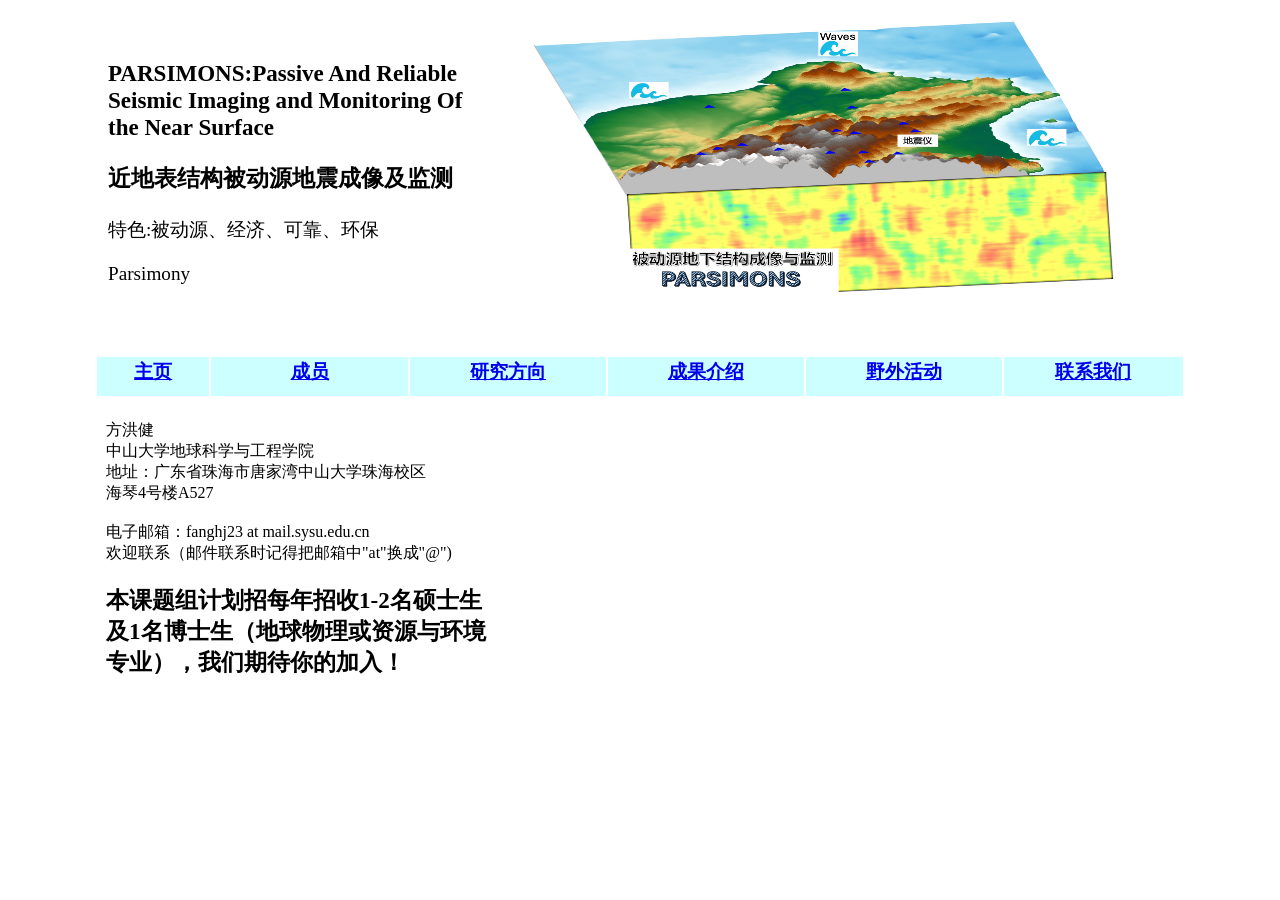
==== contact.html @ 7496d157 "revise contact" ====
<!DOCTYPE html PUBLIC "-//W3C//DTD HTML 4.01//EN" "http://www.w3.org/TR/html4/strict.dtd">
<html><head>



<meta content="text/html; charset=utf-8" http-equiv="content-type">
<title>PARSIMONS:Passive And Reliable Seismic Imaging and Monitoring Of the Near Surface</title><link rel="stylesheet" href="teststyle.css" type="text/css"></head><body>
<table style="text-align: left; height: 149px; margin-left: auto; width: 1045px; margin-right: auto;" border="0" cellpadding="2" cellspacing="2">
  <tbody>
    <tr>
      <td style="vertical-align: top; width: 361px;"><big><big><span style="font-weight: bold;"><br></span></big></big>

      <h4 style="width: 390px;"><big><big><span style="font-weight: bold;">
PARSIMONS:Passive And Reliable Seismic Imaging and Monitoring Of the Near Surface </span></big></big></h4>
      <h4 style="width: 390px;"><big><big><span style="font-weight: bold;">
近地表结构被动源地震成像及监测 </span></big></big></h4>

      <big><big><span style="font-weight: bold;">
      
      </span></big></big>
      <p><big><big><small>特色:被动源、经济、可靠、环保</small></big></big></p>
      <p><big><big>
      <small>Parsimony</small><span style="font-weight: bold;"></span></big></big></p>

      <p><big><big><span style="font-weight: bold;">
      </span></big></big></p>
      </td>

      <td style="vertical-align: top; width: 670px;"><img style="width: 668px; height: 317px;" alt="background" src="head.png"><br>
      </td>
    </tr>
  </tbody>
</table>
<div style="text-align: center;">
      <br>
</div>


<table style="text-align: left; width: 1090px; margin-left: auto; margin-right: auto; height: 43px;" border="0" cellpadding="2" cellspacing="2">
  <tbody>
    <tr>
      <td style="vertical-align: top; text-align: center; width: 99px; background-color: rgb(204, 255, 255);"><a href="index.html"><big><span style="font-weight: bold;">主页</span></big></a><br>
      </td>

      <td style="vertical-align: top; width: 176px; text-align: center; background-color: rgb(204, 255, 255);"><a href="members.html"><big><span style="font-weight: bold;">成员</span></big></a><br>
      </td>

      <td style="vertical-align: top; width: 176px; text-align: center; background-color: rgb(204, 255, 255);"><a href="research.html"><big><span style="font-weight: bold;">研究方向</span></big></a><br>
      </td>

      <td style="vertical-align: top; width: 175px; text-align: center; background-color: rgb(204, 255, 255);"><a href="publications.html"><big><span style="font-weight: bold;">成果介绍</span></big></a><br>
      </td>

      <td style="vertical-align: top; width: 176px; text-align: center; background-color: rgb(204, 255, 255);"><a href="fieldtrips.html"><big><span style="font-weight: bold;">野外活动</span></big></a><br>
      </td>

      <td style="vertical-align: top; width: 160px; text-align: center; background-color: rgb(204, 255, 255);"><a href="contact.html"><big><span style="font-weight: bold;">联系我们</span></big></a><br>
      </td>
    </tr>
  </tbody>
</table>
<div style="text-align: center;">
<br>
</div>
<table style="text-align: left; height: 226px; margin-left: auto; width: 1076px; margin-right: auto;" border="0" cellpadding="2" cellspacing="2">
<tbody><tr><td style="vertical-align: top; width: 517px;">

方洪健<br>
中山大学地球科学与工程学院<br>
地址：广东省珠海市唐家湾中山大学珠海校区<br>
海琴4号楼A527<br>
      <br>
电子邮箱：fanghj23 at mail.sysu.edu.cn<br>
欢迎联系（邮件联系时记得把邮箱中"at"换成"@")
      <br>

<h4 style="width: 390px;"><big><big><span style="font-weight: bold;">
本课题组计划招每年招收1-2名硕士生及1名博士生（地球物理或资源与环境专业），我们期待你的加入！</span></big></big></h4>
</td>
</tr>
</tbody>
</table>
<div style="text-align: center;">
<br>

</div>
</body></html>
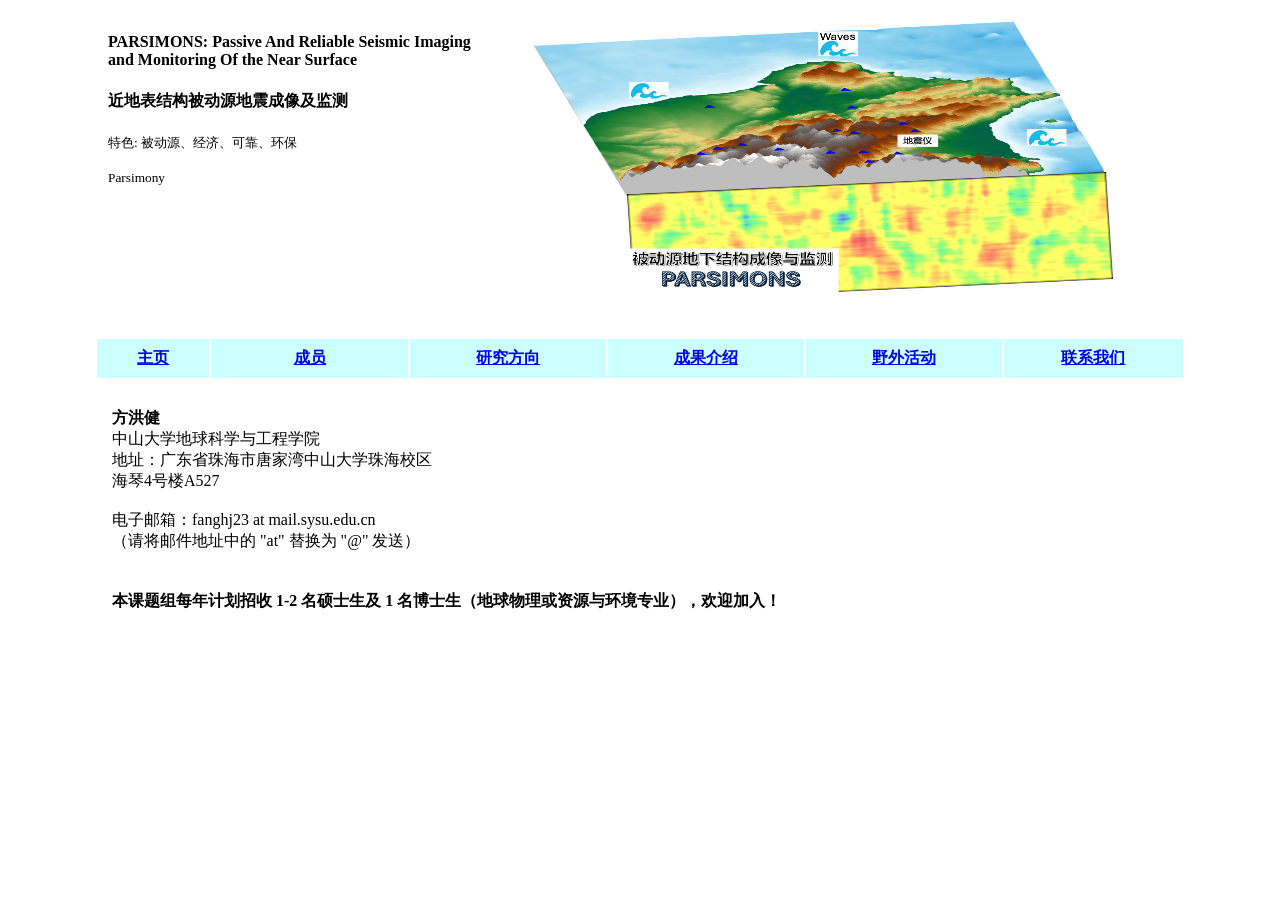
==== commit aa259ddb: "revise other files" ====
--- a/contact.html
+++ b/contact.html
@@ -1,87 +1,63 @@
-<!DOCTYPE html PUBLIC "-//W3C//DTD HTML 4.01//EN" "http://www.w3.org/TR/html4/strict.dtd">
-<html><head>
-
-
-
-<meta content="text/html; charset=utf-8" http-equiv="content-type">
-<title>PARSIMONS:Passive And Reliable Seismic Imaging and Monitoring Of the Near Surface</title><link rel="stylesheet" href="teststyle.css" type="text/css"></head><body>
-<table style="text-align: left; height: 149px; margin-left: auto; width: 1045px; margin-right: auto;" border="0" cellpadding="2" cellspacing="2">
-  <tbody>
-    <tr>
-      <td style="vertical-align: top; width: 361px;"><big><big><span style="font-weight: bold;"><br></span></big></big>
-
-      <h4 style="width: 390px;"><big><big><span style="font-weight: bold;">
-PARSIMONS:Passive And Reliable Seismic Imaging and Monitoring Of the Near Surface </span></big></big></h4>
-      <h4 style="width: 390px;"><big><big><span style="font-weight: bold;">
-近地表结构被动源地震成像及监测 </span></big></big></h4>
-
-      <big><big><span style="font-weight: bold;">
-      
-      </span></big></big>
-      <p><big><big><small>特色:被动源、经济、可靠、环保</small></big></big></p>
-      <p><big><big>
-      <small>Parsimony</small><span style="font-weight: bold;"></span></big></big></p>
-
-      <p><big><big><span style="font-weight: bold;">
-      </span></big></big></p>
-      </td>
-
-      <td style="vertical-align: top; width: 670px;"><img style="width: 668px; height: 317px;" alt="background" src="head.png"><br>
-      </td>
-    </tr>
-  </tbody>
-</table>
-<div style="text-align: center;">
-      <br>
-</div>
-
-
-<table style="text-align: left; width: 1090px; margin-left: auto; margin-right: auto; height: 43px;" border="0" cellpadding="2" cellspacing="2">
-  <tbody>
-    <tr>
-      <td style="vertical-align: top; text-align: center; width: 99px; background-color: rgb(204, 255, 255);"><a href="index.html"><big><span style="font-weight: bold;">主页</span></big></a><br>
-      </td>
-
-      <td style="vertical-align: top; width: 176px; text-align: center; background-color: rgb(204, 255, 255);"><a href="members.html"><big><span style="font-weight: bold;">成员</span></big></a><br>
-      </td>
-
-      <td style="vertical-align: top; width: 176px; text-align: center; background-color: rgb(204, 255, 255);"><a href="research.html"><big><span style="font-weight: bold;">研究方向</span></big></a><br>
-      </td>
-
-      <td style="vertical-align: top; width: 175px; text-align: center; background-color: rgb(204, 255, 255);"><a href="publications.html"><big><span style="font-weight: bold;">成果介绍</span></big></a><br>
-      </td>
-
-      <td style="vertical-align: top; width: 176px; text-align: center; background-color: rgb(204, 255, 255);"><a href="fieldtrips.html"><big><span style="font-weight: bold;">野外活动</span></big></a><br>
-      </td>
-
-      <td style="vertical-align: top; width: 160px; text-align: center; background-color: rgb(204, 255, 255);"><a href="contact.html"><big><span style="font-weight: bold;">联系我们</span></big></a><br>
-      </td>
-    </tr>
-  </tbody>
-</table>
-<div style="text-align: center;">
-<br>
-</div>
-<table style="text-align: left; height: 226px; margin-left: auto; width: 1076px; margin-right: auto;" border="0" cellpadding="2" cellspacing="2">
-<tbody><tr><td style="vertical-align: top; width: 517px;">
-
-方洪健<br>
-中山大学地球科学与工程学院<br>
-地址：广东省珠海市唐家湾中山大学珠海校区<br>
-海琴4号楼A527<br>
-      <br>
-电子邮箱：fanghj23 at mail.sysu.edu.cn<br>
-欢迎联系（邮件联系时记得把邮箱中"at"换成"@")
-      <br>
-
-<h4 style="width: 390px;"><big><big><span style="font-weight: bold;">
-本课题组计划招每年招收1-2名硕士生及1名博士生（地球物理或资源与环境专业），我们期待你的加入！</span></big></big></h4>
-</td>
-</tr>
-</tbody>
-</table>
-<div style="text-align: center;">
-<br>
-
-</div>
-</body></html>
+<!DOCTYPE html PUBLIC "-//W3C//DTD HTML 4.01//EN" "http://www.w3.org/TR/html4/strict.dtd">
+<html>
+<head>
+<meta content="text/html; charset=utf-8" http-equiv="content-type">
+<title>PARSIMONS: Passive And Reliable Seismic Imaging and Monitoring Of the Near Surface</title>
+<link rel="stylesheet" href="teststyle.css" type="text/css">
+</head>
+<body>
+
+<!-- Header -->
+<table style="text-align: left; height: 149px; margin: auto; width: 1045px;" border="0" cellpadding="2" cellspacing="2">
+  <tbody>
+    <tr>
+      <td style="vertical-align: top; width: 361px;">
+        <h4 style="width: 390px;"><b>PARSIMONS: Passive And Reliable Seismic Imaging and Monitoring Of the Near Surface</b></h4>
+        <h4 style="width: 390px;"><b>近地表结构被动源地震成像及监测</b></h4>
+        <p><small>特色: 被动源、经济、可靠、环保</small></p>
+        <p><small>Parsimony</small></p>
+      </td>
+      <td style="vertical-align: top; width: 670px;">
+        <img style="width: 668px; height: 317px;" alt="background" src="head.png"><br>
+      </td>
+    </tr>
+  </tbody>
+</table>
+
+<!-- Navigation bar -->
+<table style="text-align: left; width: 1090px; margin: auto; height: 43px;" border="0" cellpadding="2" cellspacing="2">
+  <tbody>
+    <tr>
+      <td style="text-align: center; width: 99px; background-color: #ccffff;"><a href="index.html"><b>主页</b></a></td>
+      <td style="text-align: center; width: 176px; background-color: #ccffff;"><a href="members.html"><b>成员</b></a></td>
+      <td style="text-align: center; width: 176px; background-color: #ccffff;"><a href="research.html"><b>研究方向</b></a></td>
+      <td style="text-align: center; width: 175px; background-color: #ccffff;"><a href="publications.html"><b>成果介绍</b></a></td>
+      <td style="text-align: center; width: 176px; background-color: #ccffff;"><a href="fieldtrips.html"><b>野外活动</b></a></td>
+      <td style="text-align: center; width: 160px; background-color: #ccffff;"><a href="contact.html"><b>联系我们</b></a></td>
+    </tr>
+  </tbody>
+</table>
+
+<div style="text-align: center;"><br></div>
+
+<!-- Contact content -->
+<table style="text-align: left; width: 1076px; margin: auto;" border="0" cellpadding="5" cellspacing="5">
+<tbody>
+<tr>
+  <td style="vertical-align: top; width: 550px;">
+    <b>方洪健</b><br>
+    中山大学地球科学与工程学院<br>
+    地址：广东省珠海市唐家湾中山大学珠海校区<br>
+    海琴4号楼A527<br><br>
+    电子邮箱：fanghj23 at mail.sysu.edu.cn<br>
+    （请将邮件地址中的 "at" 替换为 "@" 发送）<br><br>
+
+    <h4><b>本课题组每年计划招收 1-2 名硕士生及 1 名博士生（地球物理或资源与环境专业），欢迎加入！</b></h4>
+  </td>
+</tr>
+</tbody>
+</table>
+
+<div style="text-align: center;"><br></div>
+</body>
+</html>
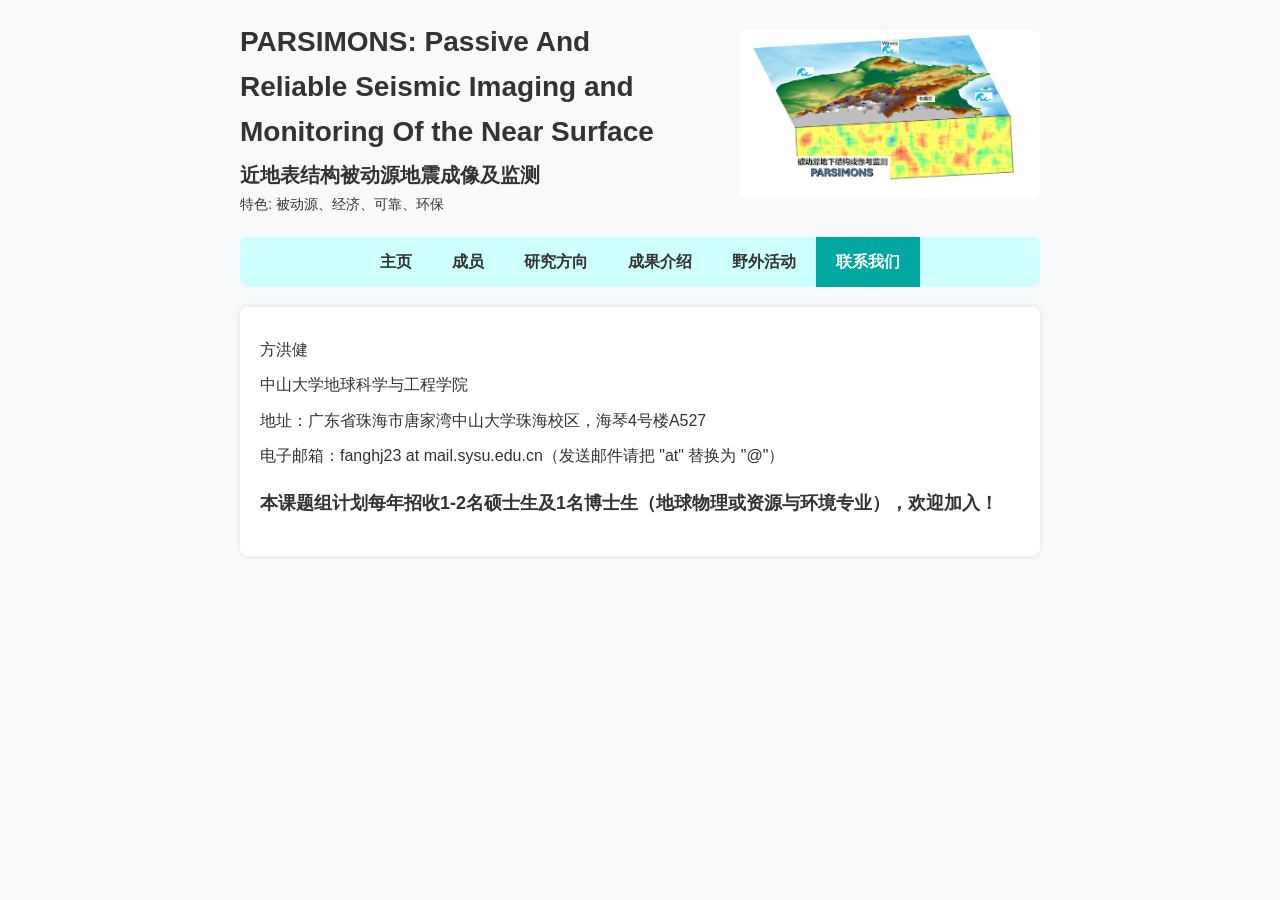
==== commit d378865b: "revise others again" ====
--- a/contact.html
+++ b/contact.html
@@ -1,63 +1,64 @@
-<!DOCTYPE html PUBLIC "-//W3C//DTD HTML 4.01//EN" "http://www.w3.org/TR/html4/strict.dtd">
-<html>
+<!DOCTYPE html>
+<html lang="zh-CN">
 <head>
-<meta content="text/html; charset=utf-8" http-equiv="content-type">
-<title>PARSIMONS: Passive And Reliable Seismic Imaging and Monitoring Of the Near Surface</title>
-<link rel="stylesheet" href="teststyle.css" type="text/css">
+<meta charset="UTF-8">
+<title>PARSIMONS: 联系我们</title>
+<style>
+body { font-family: "Helvetica Neue", Arial, "PingFang SC", "Microsoft YaHei", sans-serif; line-height:1.6; margin:0; padding:0; background:#f8f9fa; color:#333; }
+.container { max-width:800px; margin:0 auto; padding:20px; }
+.header { display:flex; flex-wrap:wrap; align-items:center; margin-bottom:20px; gap:20px; }
+.header-text { flex:1 1 400px; }
+.header-text h1 { margin:0; font-size:28px; font-weight:bold; }
+.header-text h2 { margin:5px 0 0 0; font-size:20px; font-weight:bold; }
+.header-text small { font-size:14px; }
+.header-image { flex:1 1 300px; text-align:right; }
+.header-image img { width:100%; max-width:300px; height:auto; border-radius:8px; }
+
+nav { margin:20px 0; display:flex; justify-content:center; flex-wrap:wrap; background-color:#ccfffd; border-radius:8px; overflow:hidden; }
+nav a { text-decoration:none; color:#333; padding:12px 20px; display:block; font-weight:bold; transition:0.3s; }
+nav a:hover { background-color:#00c0b5; color:#fff; }
+nav a.active { background-color:#00a89f; color:#fff; }
+
+.contact-info { background:#fff; padding:20px; border-radius:8px; box-shadow:0 0 6px rgba(0,0,0,0.1); }
+.contact-info p { margin:10px 0; }
+.contact-info h3 { margin-top:20px; font-size:18px; }
+</style>
 </head>
 <body>
 
-<!-- Header -->
-<table style="text-align: left; height: 149px; margin: auto; width: 1045px;" border="0" cellpadding="2" cellspacing="2">
-  <tbody>
-    <tr>
-      <td style="vertical-align: top; width: 361px;">
-        <h4 style="width: 390px;"><b>PARSIMONS: Passive And Reliable Seismic Imaging and Monitoring Of the Near Surface</b></h4>
-        <h4 style="width: 390px;"><b>近地表结构被动源地震成像及监测</b></h4>
-        <p><small>特色: 被动源、经济、可靠、环保</small></p>
-        <p><small>Parsimony</small></p>
-      </td>
-      <td style="vertical-align: top; width: 670px;">
-        <img style="width: 668px; height: 317px;" alt="background" src="head.png"><br>
-      </td>
-    </tr>
-  </tbody>
-</table>
+<div class="container">
 
-<!-- Navigation bar -->
-<table style="text-align: left; width: 1090px; margin: auto; height: 43px;" border="0" cellpadding="2" cellspacing="2">
-  <tbody>
-    <tr>
-      <td style="text-align: center; width: 99px; background-color: #ccffff;"><a href="index.html"><b>主页</b></a></td>
-      <td style="text-align: center; width: 176px; background-color: #ccffff;"><a href="members.html"><b>成员</b></a></td>
-      <td style="text-align: center; width: 176px; background-color: #ccffff;"><a href="research.html"><b>研究方向</b></a></td>
-      <td style="text-align: center; width: 175px; background-color: #ccffff;"><a href="publications.html"><b>成果介绍</b></a></td>
-      <td style="text-align: center; width: 176px; background-color: #ccffff;"><a href="fieldtrips.html"><b>野外活动</b></a></td>
-      <td style="text-align: center; width: 160px; background-color: #ccffff;"><a href="contact.html"><b>联系我们</b></a></td>
-    </tr>
-  </tbody>
-</table>
+    <!-- Header -->
+    <div class="header">
+        <div class="header-text">
+            <h1>PARSIMONS: Passive And Reliable Seismic Imaging and Monitoring Of the Near Surface</h1>
+            <h2>近地表结构被动源地震成像及监测</h2>
+            <small>特色: 被动源、经济、可靠、环保</small>
+        </div>
+        <div class="header-image">
+            <img src="head.png" alt="Banner">
+        </div>
+    </div>
 
-<div style="text-align: center;"><br></div>
+    <!-- Navigation -->
+    <nav>
+        <a href="index.html">主页</a>
+        <a href="members.html">成员</a>
+        <a href="research.html">研究方向</a>
+        <a href="publications.html">成果介绍</a>
+        <a href="fieldtrips.html">野外活动</a>
+        <a href="contact.html" class="active">联系我们</a>
+    </nav>
 
-<!-- Contact content -->
-<table style="text-align: left; width: 1076px; margin: auto;" border="0" cellpadding="5" cellspacing="5">
-<tbody>
-<tr>
-  <td style="vertical-align: top; width: 550px;">
-    <b>方洪健</b><br>
-    中山大学地球科学与工程学院<br>
-    地址：广东省珠海市唐家湾中山大学珠海校区<br>
-    海琴4号楼A527<br><br>
-    电子邮箱：fanghj23 at mail.sysu.edu.cn<br>
-    （请将邮件地址中的 "at" 替换为 "@" 发送）<br><br>
+    <!-- Contact Info -->
+    <div class="contact-info">
+        <p>方洪健</p>
+        <p>中山大学地球科学与工程学院</p>
+        <p>地址：广东省珠海市唐家湾中山大学珠海校区，海琴4号楼A527</p>
+        <p>电子邮箱：fanghj23 at mail.sysu.edu.cn（发送邮件请把 "at" 替换为 "@"）</p>
+        <h3>本课题组计划每年招收1-2名硕士生及1名博士生（地球物理或资源与环境专业），欢迎加入！</h3>
+    </div>
 
-    <h4><b>本课题组每年计划招收 1-2 名硕士生及 1 名博士生（地球物理或资源与环境专业），欢迎加入！</b></h4>
-  </td>
-</tr>
-</tbody>
-</table>
-
-<div style="text-align: center;"><br></div>
+</div>
 </body>
 </html>
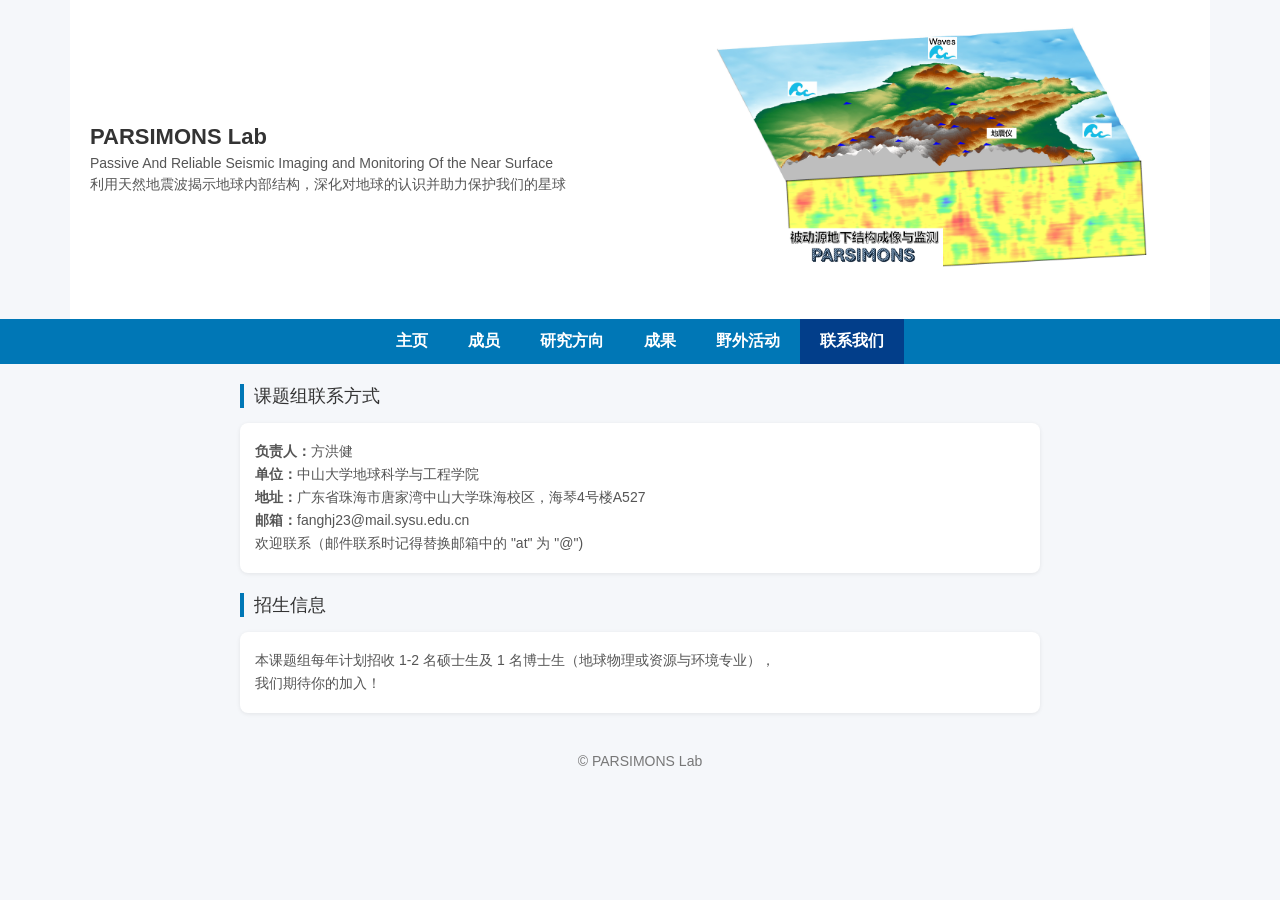
==== commit 6bd0eceb: "revise again" ====
--- a/contact.html
+++ b/contact.html
@@ -2,63 +2,139 @@
 <html lang="zh-CN">
 <head>
 <meta charset="UTF-8">
-<title>PARSIMONS: 联系我们</title>
+<meta name="viewport" content="width=device-width, initial-scale=1.0">
+<title>PARSIMONS Lab - 联系我们</title>
+
 <style>
-body { font-family: "Helvetica Neue", Arial, "PingFang SC", "Microsoft YaHei", sans-serif; line-height:1.6; margin:0; padding:0; background:#f8f9fa; color:#333; }
-.container { max-width:800px; margin:0 auto; padding:20px; }
-.header { display:flex; flex-wrap:wrap; align-items:center; margin-bottom:20px; gap:20px; }
-.header-text { flex:1 1 400px; }
-.header-text h1 { margin:0; font-size:28px; font-weight:bold; }
-.header-text h2 { margin:5px 0 0 0; font-size:20px; font-weight:bold; }
-.header-text small { font-size:14px; }
-.header-image { flex:1 1 300px; text-align:right; }
-.header-image img { width:100%; max-width:300px; height:auto; border-radius:8px; }
+body {
+    font-family: Arial, sans-serif;
+    margin: 0;
+    background-color: #f5f7fa;
+    color: #333;
+}
 
-nav { margin:20px 0; display:flex; justify-content:center; flex-wrap:wrap; background-color:#ccfffd; border-radius:8px; overflow:hidden; }
-nav a { text-decoration:none; color:#333; padding:12px 20px; display:block; font-weight:bold; transition:0.3s; }
-nav a:hover { background-color:#00c0b5; color:#fff; }
-nav a.active { background-color:#00a89f; color:#fff; }
+header {
+    display: flex;
+    justify-content: space-between;
+    align-items: center;
+    padding: 20px;
+    background: white;
+    max-width: 1100px;
+    margin: 0 auto;
+}
 
-.contact-info { background:#fff; padding:20px; border-radius:8px; box-shadow:0 0 6px rgba(0,0,0,0.1); }
-.contact-info p { margin:10px 0; }
-.contact-info h3 { margin-top:20px; font-size:18px; }
+header h1 {
+    font-size: 22px;
+    margin: 0;
+}
+
+header p {
+    margin: 5px 0 0 0;
+    font-size: 14px;
+    color: #555;
+}
+
+header img {
+    max-width: 45%;
+    height: auto;
+}
+
+nav {
+    display: flex;
+    justify-content: center;
+    background-color: #0077b6;
+}
+
+nav a {
+    color: white;
+    padding: 12px 20px;
+    text-decoration: none;
+    font-weight: bold;
+}
+
+nav a:hover,
+nav a.active {
+    background-color: #023e8a;
+}
+
+.container {
+    width: 95%;
+    max-width: 800px;
+    margin: 20px auto;
+}
+
+.section-title {
+    font-size: 18px;
+    margin-bottom: 15px;
+    border-left: 4px solid #0077b6;
+    padding-left: 10px;
+}
+
+.card {
+    background: white;
+    border-radius: 8px;
+    padding: 15px;
+    box-shadow: 0 1px 4px rgba(0,0,0,0.08);
+    margin-bottom: 20px;
+}
+
+.card p {
+    margin: 5px 0;
+    font-size: 14px;
+    color: #555;
+}
+
+.footer {
+    text-align: center;
+    padding: 20px;
+    font-size: 14px;
+    color: #777;
+}
 </style>
 </head>
+
 <body>
+
+<header>
+    <div>
+        <h1>PARSIMONS Lab</h1>
+        <p>Passive And Reliable Seismic Imaging and Monitoring Of the Near Surface</p>
+        <p>利用天然地震波揭示地球内部结构，深化对地球的认识并助力保护我们的星球</p>
+    </div>
+    <img src="head.png" alt="Lab banner">
+</header>
+
+<nav>
+    <a href="index.html">主页</a>
+    <a href="members.html">成员</a>
+    <a href="research.html">研究方向</a>
+    <a href="publications.html">成果</a>
+    <a href="fieldtrips.html">野外活动</a>
+    <a href="contact.html" class="active">联系我们</a>
+</nav>
 
 <div class="container">
 
-    <!-- Header -->
-    <div class="header">
-        <div class="header-text">
-            <h1>PARSIMONS: Passive And Reliable Seismic Imaging and Monitoring Of the Near Surface</h1>
-            <h2>近地表结构被动源地震成像及监测</h2>
-            <small>特色: 被动源、经济、可靠、环保</small>
-        </div>
-        <div class="header-image">
-            <img src="head.png" alt="Banner">
-        </div>
+    <div class="section-title">课题组联系方式</div>
+    <div class="card">
+        <p><strong>负责人：</strong>方洪健</p>
+        <p><strong>单位：</strong>中山大学地球科学与工程学院</p>
+        <p><strong>地址：</strong>广东省珠海市唐家湾中山大学珠海校区，海琴4号楼A527</p>
+        <p><strong>邮箱：</strong>fanghj23@mail.sysu.edu.cn</p>
+        <p>欢迎联系（邮件联系时记得替换邮箱中的 "at" 为 "@")</p>
     </div>
 
-    <!-- Navigation -->
-    <nav>
-        <a href="index.html">主页</a>
-        <a href="members.html">成员</a>
-        <a href="research.html">研究方向</a>
-        <a href="publications.html">成果介绍</a>
-        <a href="fieldtrips.html">野外活动</a>
-        <a href="contact.html" class="active">联系我们</a>
-    </nav>
-
-    <!-- Contact Info -->
-    <div class="contact-info">
-        <p>方洪健</p>
-        <p>中山大学地球科学与工程学院</p>
-        <p>地址：广东省珠海市唐家湾中山大学珠海校区，海琴4号楼A527</p>
-        <p>电子邮箱：fanghj23 at mail.sysu.edu.cn（发送邮件请把 "at" 替换为 "@"）</p>
-        <h3>本课题组计划每年招收1-2名硕士生及1名博士生（地球物理或资源与环境专业），欢迎加入！</h3>
+    <div class="section-title">招生信息</div>
+    <div class="card">
+        <p>本课题组每年计划招收 1-2 名硕士生及 1 名博士生（地球物理或资源与环境专业），</p>
+        <p>我们期待你的加入！</p>
     </div>
 
 </div>
+
+<div class="footer">
+    © PARSIMONS Lab
+</div>
+
 </body>
 </html>
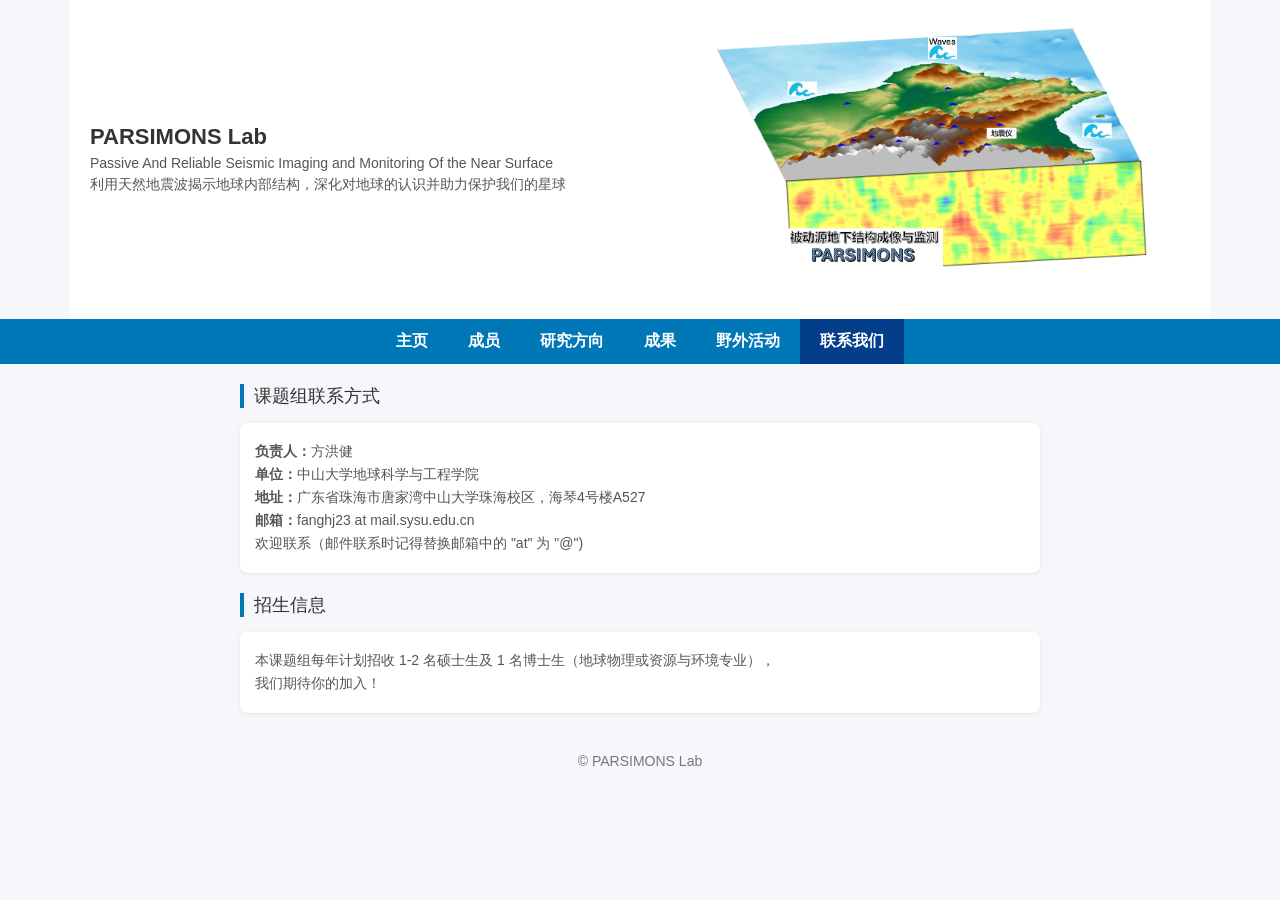
==== commit 4163a719: "revise filedtrip and contact" ====
--- a/contact.html
+++ b/contact.html
@@ -120,7 +120,7 @@
         <p><strong>负责人：</strong>方洪健</p>
         <p><strong>单位：</strong>中山大学地球科学与工程学院</p>
         <p><strong>地址：</strong>广东省珠海市唐家湾中山大学珠海校区，海琴4号楼A527</p>
-        <p><strong>邮箱：</strong>fanghj23@mail.sysu.edu.cn</p>
+        <p><strong>邮箱：</strong>fanghj23 at mail.sysu.edu.cn</p>
         <p>欢迎联系（邮件联系时记得替换邮箱中的 "at" 为 "@")</p>
     </div>
 
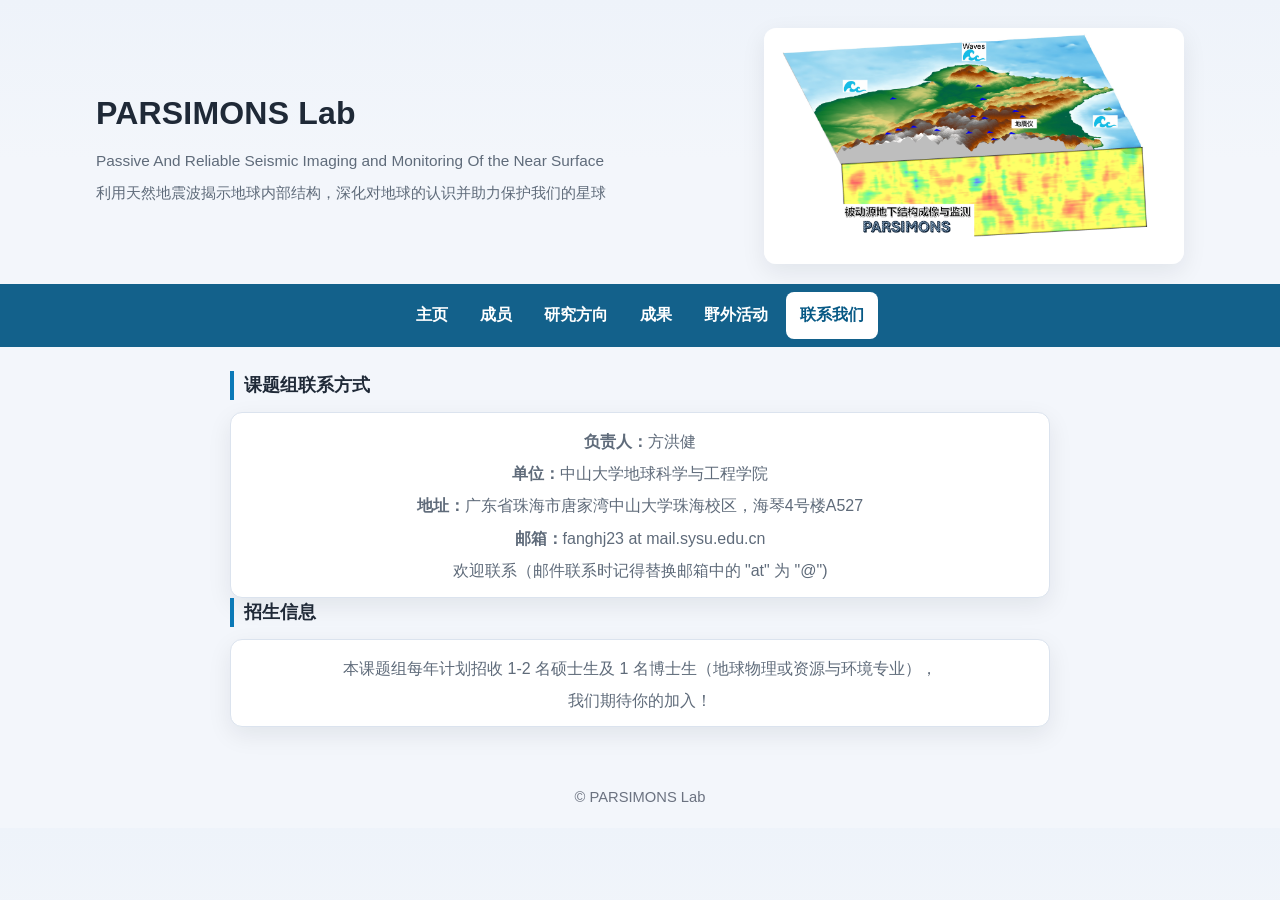
==== commit 019cefd0: "after using cursor" ====
--- a/contact.html
+++ b/contact.html
@@ -5,92 +5,7 @@
 <meta name="viewport" content="width=device-width, initial-scale=1.0">
 <title>PARSIMONS Lab - 联系我们</title>
 
-<style>
-body {
-    font-family: Arial, sans-serif;
-    margin: 0;
-    background-color: #f5f7fa;
-    color: #333;
-}
-
-header {
-    display: flex;
-    justify-content: space-between;
-    align-items: center;
-    padding: 20px;
-    background: white;
-    max-width: 1100px;
-    margin: 0 auto;
-}
-
-header h1 {
-    font-size: 22px;
-    margin: 0;
-}
-
-header p {
-    margin: 5px 0 0 0;
-    font-size: 14px;
-    color: #555;
-}
-
-header img {
-    max-width: 45%;
-    height: auto;
-}
-
-nav {
-    display: flex;
-    justify-content: center;
-    background-color: #0077b6;
-}
-
-nav a {
-    color: white;
-    padding: 12px 20px;
-    text-decoration: none;
-    font-weight: bold;
-}
-
-nav a:hover,
-nav a.active {
-    background-color: #023e8a;
-}
-
-.container {
-    width: 95%;
-    max-width: 800px;
-    margin: 20px auto;
-}
-
-.section-title {
-    font-size: 18px;
-    margin-bottom: 15px;
-    border-left: 4px solid #0077b6;
-    padding-left: 10px;
-}
-
-.card {
-    background: white;
-    border-radius: 8px;
-    padding: 15px;
-    box-shadow: 0 1px 4px rgba(0,0,0,0.08);
-    margin-bottom: 20px;
-}
-
-.card p {
-    margin: 5px 0;
-    font-size: 14px;
-    color: #555;
-}
-
-.footer {
-    text-align: center;
-    padding: 20px;
-    font-size: 14px;
-    color: #777;
-}
-</style>
+<link rel="stylesheet" href="styles.css">
 </head>
 
 <body>
@@ -113,7 +28,7 @@
     <a href="contact.html" class="active">联系我们</a>
 </nav>
 
-<div class="container">
+<div class="container narrow">
 
     <div class="section-title">课题组联系方式</div>
     <div class="card">
--- a/styles.css
+++ b/styles.css
@@ -0,0 +1,241 @@
+:root {
+    --bg: #f3f6fb;
+    --surface: #ffffff;
+    --text: #1f2937;
+    --muted: #5f6b7a;
+    --brand: #0b79b7;
+    --brand-dark: #075985;
+    --border: #dbe3ee;
+    --shadow: 0 8px 24px rgba(15, 23, 42, 0.08);
+    --radius: 12px;
+    --maxw: 1120px;
+}
+
+* {
+    box-sizing: border-box;
+}
+
+body {
+    margin: 0;
+    font-family: -apple-system, BlinkMacSystemFont, "Segoe UI", Roboto, "Noto Sans SC", "Microsoft YaHei", Arial, sans-serif;
+    line-height: 1.65;
+    color: var(--text);
+    background: linear-gradient(180deg, #eef3fa 0%, var(--bg) 160px);
+}
+
+a {
+    color: var(--brand);
+}
+
+header {
+    display: flex;
+    justify-content: space-between;
+    align-items: center;
+    gap: 20px;
+    max-width: var(--maxw);
+    margin: 0 auto;
+    padding: 28px 16px 20px;
+}
+
+header h1 {
+    margin: 0 0 8px;
+    font-size: clamp(1.6rem, 3vw, 2rem);
+    letter-spacing: 0.2px;
+}
+
+header p {
+    margin: 0;
+    color: var(--muted);
+    font-size: 0.96rem;
+}
+
+header p + p {
+    margin-top: 6px;
+}
+
+header img {
+    width: min(45%, 420px);
+    border-radius: var(--radius);
+    box-shadow: var(--shadow);
+}
+
+nav {
+    position: sticky;
+    top: 0;
+    z-index: 20;
+    display: flex;
+    justify-content: center;
+    flex-wrap: wrap;
+    gap: 4px;
+    padding: 8px 12px;
+    background: rgba(7, 89, 133, 0.95);
+    backdrop-filter: blur(6px);
+}
+
+nav a {
+    color: #fff;
+    text-decoration: none;
+    font-weight: 600;
+    padding: 10px 14px;
+    border-radius: 8px;
+    transition: background-color 0.2s ease, transform 0.2s ease;
+}
+
+nav a:hover {
+    background: rgba(255, 255, 255, 0.15);
+    transform: translateY(-1px);
+}
+
+nav a.active {
+    background: #fff;
+    color: var(--brand-dark);
+}
+
+.container {
+    width: min(96%, var(--maxw));
+    margin: 24px auto 40px;
+}
+
+.container.narrow {
+    max-width: 820px;
+}
+
+.grid {
+    display: grid;
+    grid-template-columns: 1.2fr 1fr;
+    gap: 22px;
+}
+
+.section,
+.card,
+.member,
+.undergrad {
+    background: var(--surface);
+    border: 1px solid var(--border);
+    border-radius: var(--radius);
+    box-shadow: var(--shadow);
+}
+
+.section {
+    padding: 18px;
+}
+
+.section-title {
+    font-size: 1.1rem;
+    margin: 0 0 12px;
+    padding-left: 10px;
+    border-left: 4px solid var(--brand);
+    font-weight: 700;
+}
+
+.highlight img,
+.section img {
+    width: 100%;
+    border-radius: 10px;
+    margin-top: 10px;
+}
+
+.member {
+    display: flex;
+    gap: 14px;
+    margin-bottom: 14px;
+    padding: 12px;
+}
+
+.member img {
+    width: 112px;
+    height: 140px;
+    object-fit: cover;
+    border-radius: 8px;
+}
+
+.member-info {
+    flex: 1;
+}
+
+.timeline p,
+.paper {
+    margin: 8px 0;
+    padding-left: 10px;
+    border-left: 3px solid #d3dceb;
+}
+
+.year {
+    margin: 16px 0 6px;
+    font-size: 1rem;
+    font-weight: 700;
+}
+
+.grid-3 {
+    display: grid;
+    grid-template-columns: repeat(3, 1fr);
+    gap: 14px;
+    margin-bottom: 22px;
+}
+
+.card {
+    padding: 10px;
+    text-align: center;
+}
+
+.card p {
+    margin: 6px 0 2px;
+    color: var(--muted);
+}
+
+.undergrad {
+    padding: 12px 14px;
+    color: var(--muted);
+}
+
+.footer {
+    text-align: center;
+    padding: 18px;
+    color: #6b7280;
+    font-size: 0.92rem;
+}
+
+@media (max-width: 900px) {
+    header {
+        flex-direction: column;
+        align-items: flex-start;
+    }
+
+    header img {
+        width: 100%;
+        max-width: 640px;
+    }
+
+    .grid {
+        grid-template-columns: 1fr;
+    }
+
+    .grid-3 {
+        grid-template-columns: repeat(2, 1fr);
+    }
+}
+
+@media (max-width: 640px) {
+    nav {
+        justify-content: flex-start;
+    }
+
+    nav a {
+        padding: 9px 12px;
+        font-size: 0.95rem;
+    }
+
+    .member {
+        flex-direction: column;
+    }
+
+    .member img {
+        width: 100%;
+        max-width: 220px;
+        height: auto;
+    }
+
+    .grid-3 {
+        grid-template-columns: 1fr;
+    }
+}
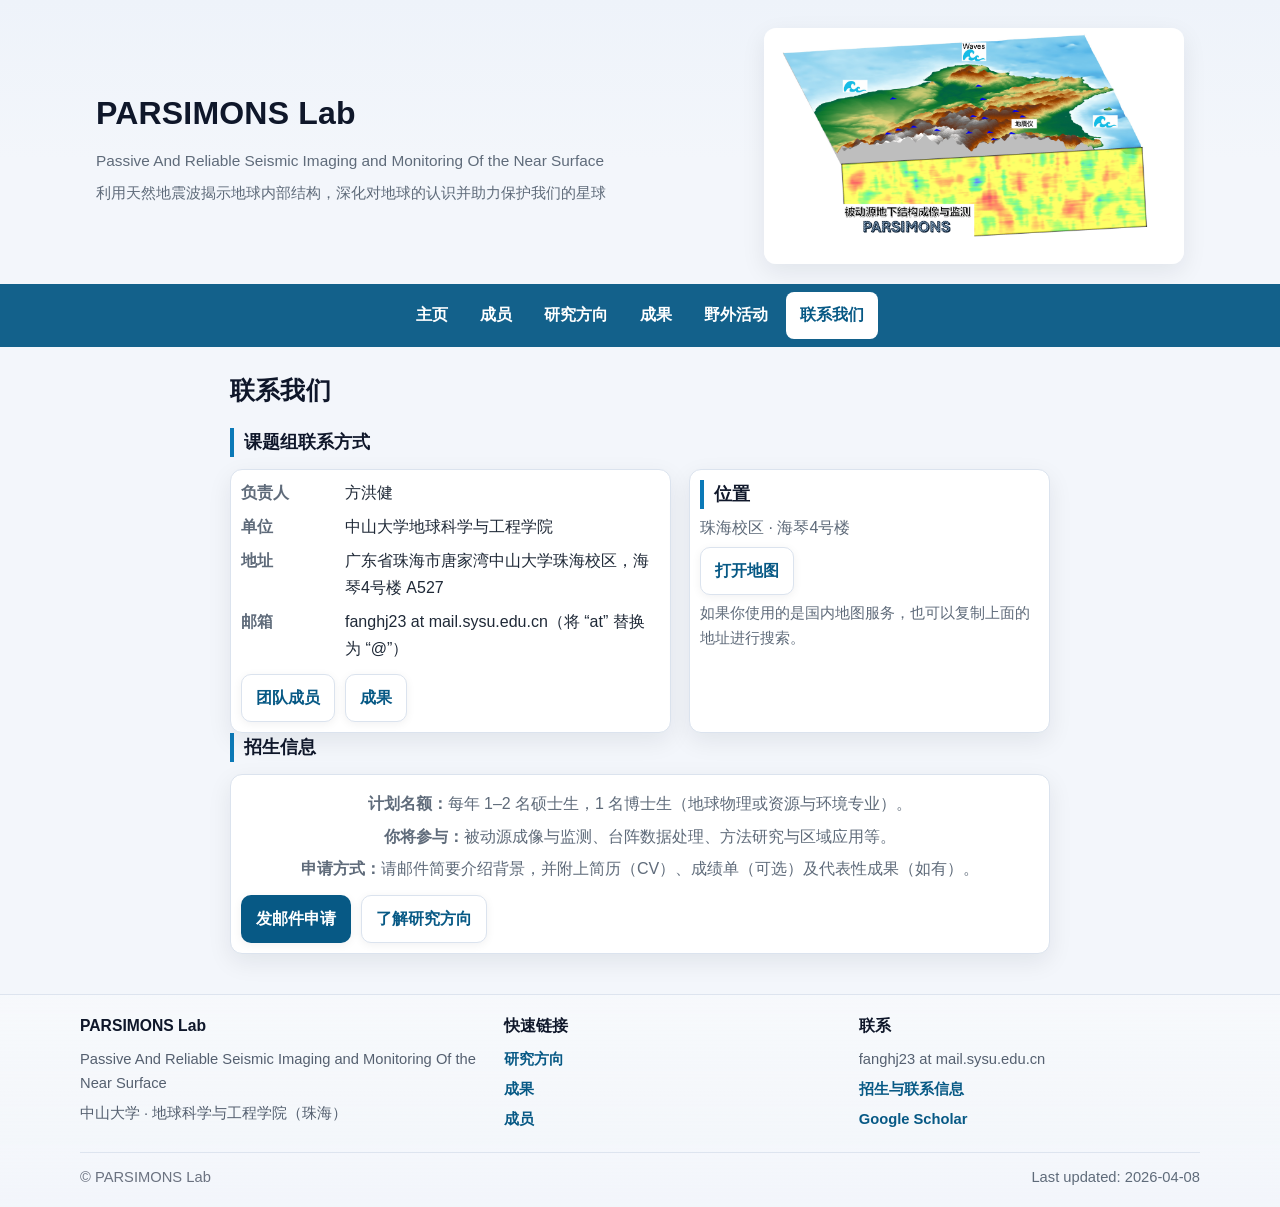
==== commit c0227696: "revised by cursor 2nd round" ====
--- a/contact.html
+++ b/contact.html
@@ -6,9 +6,17 @@
 <title>PARSIMONS Lab - 联系我们</title>
 
 <link rel="stylesheet" href="styles.css">
+<link rel="icon" href="favicon.svg" type="image/svg+xml">
+<link rel="manifest" href="site.webmanifest">
+<meta name="description" content="PARSIMONS Lab 联系方式与招生信息。欢迎邮件联系与申请加入。">
+<meta property="og:title" content="PARSIMONS Lab - 联系我们">
+<meta property="og:description" content="联系方式与招生信息。欢迎邮件联系与申请加入。">
+<meta property="og:type" content="website">
 </head>
 
 <body>
+
+<a class="skip-link" href="#main">跳到主要内容</a>
 
 <header>
     <div>
@@ -19,7 +27,7 @@
     <img src="head.png" alt="Lab banner">
 </header>
 
-<nav>
+<nav aria-label="主导航">
     <a href="index.html">主页</a>
     <a href="members.html">成员</a>
     <a href="research.html">研究方向</a>
@@ -28,27 +36,77 @@
     <a href="contact.html" class="active">联系我们</a>
 </nav>
 
-<div class="container narrow">
+<main id="main" class="container narrow">
+
+    <h2 class="page-title">联系我们</h2>
 
     <div class="section-title">课题组联系方式</div>
-    <div class="card">
-        <p><strong>负责人：</strong>方洪健</p>
-        <p><strong>单位：</strong>中山大学地球科学与工程学院</p>
-        <p><strong>地址：</strong>广东省珠海市唐家湾中山大学珠海校区，海琴4号楼A527</p>
-        <p><strong>邮箱：</strong>fanghj23 at mail.sysu.edu.cn</p>
-        <p>欢迎联系（邮件联系时记得替换邮箱中的 "at" 为 "@")</p>
+    <div class="contact-grid">
+        <div class="card">
+            <dl class="kv">
+                <dt>负责人</dt>
+                <dd>方洪健</dd>
+                <dt>单位</dt>
+                <dd>中山大学地球科学与工程学院</dd>
+                <dt>地址</dt>
+                <dd>广东省珠海市唐家湾中山大学珠海校区，海琴4号楼 A527</dd>
+                <dt>邮箱</dt>
+                <dd>fanghj23 at mail.sysu.edu.cn（将 “at” 替换为 “@”）</dd>
+            </dl>
+            <div class="actions" style="margin-top:12px;">
+                <a class="btn btn-secondary" href="members.html">团队成员</a>
+                <a class="btn btn-secondary" href="publications.html">成果</a>
+            </div>
+        </div>
+        <div class="card">
+            <div class="section-title" style="margin-bottom:10px;">位置</div>
+            <p class="muted" style="margin-top:-4px;">珠海校区 · 海琴4号楼</p>
+            <p>
+                <a class="btn btn-secondary" href="https://www.google.com/maps/search/?api=1&query=%E4%B8%AD%E5%B1%B1%E5%A4%A7%E5%AD%A6%E7%8F%A0%E6%B5%B7%E6%A0%A1%E5%8C%BA%20%E6%B5%B7%E7%90%B44%E5%8F%B7%E6%A5%BC" target="_blank" rel="noopener noreferrer">
+                    打开地图
+                </a>
+            </p>
+            <p class="meta">如果你使用的是国内地图服务，也可以复制上面的地址进行搜索。</p>
+        </div>
     </div>
 
     <div class="section-title">招生信息</div>
     <div class="card">
-        <p>本课题组每年计划招收 1-2 名硕士生及 1 名博士生（地球物理或资源与环境专业），</p>
-        <p>我们期待你的加入！</p>
+        <p><strong>计划名额：</strong>每年 1–2 名硕士生，1 名博士生（地球物理或资源与环境专业）。</p>
+        <p><strong>你将参与：</strong>被动源成像与监测、台阵数据处理、方法研究与区域应用等。</p>
+        <p><strong>申请方式：</strong>请邮件简要介绍背景，并附上简历（CV）、成绩单（可选）及代表性成果（如有）。</p>
+        <div class="actions">
+            <a class="btn btn-primary" href="mailto:fanghj23@mail.sysu.edu.cn">发邮件申请</a>
+            <a class="btn btn-secondary" href="research.html">了解研究方向</a>
+        </div>
     </div>
 
-</div>
+</main>
 
 <div class="footer">
-    © PARSIMONS Lab
+    <div class="footer-inner">
+        <div>
+            <div class="footer-title">PARSIMONS Lab</div>
+            <p>Passive And Reliable Seismic Imaging and Monitoring Of the Near Surface</p>
+            <p class="meta">中山大学 · 地球科学与工程学院（珠海）</p>
+        </div>
+        <div>
+            <div class="footer-title">快速链接</div>
+            <p><a href="research.html">研究方向</a></p>
+            <p><a href="publications.html">成果</a></p>
+            <p><a href="members.html">成员</a></p>
+        </div>
+        <div>
+            <div class="footer-title">联系</div>
+            <p class="meta">fanghj23 at mail.sysu.edu.cn</p>
+            <p><a href="contact.html">招生与联系信息</a></p>
+            <p><a href="https://scholar.google.com/citations?hl=en&user=kUqxjY4AAAAJ" target="_blank" rel="noopener noreferrer">Google Scholar</a></p>
+        </div>
+    </div>
+    <div class="footer-bottom">
+        <div>© PARSIMONS Lab</div>
+        <div class="meta">Last updated: 2026-04-08</div>
+    </div>
 </div>
 
 </body>
--- a/styles.css
+++ b/styles.css
@@ -9,10 +9,18 @@
     --shadow: 0 8px 24px rgba(15, 23, 42, 0.08);
     --radius: 12px;
     --maxw: 1120px;
+    --ring: 0 0 0 3px rgba(11, 121, 183, 0.25);
+    --title: #0f172a;
+    --surface-2: #f8fafc;
+    --shadow-sm: 0 2px 10px rgba(15, 23, 42, 0.06);
 }
 
 * {
     box-sizing: border-box;
+}
+
+html {
+    scroll-behavior: smooth;
 }
 
 body {
@@ -25,6 +33,37 @@
 
 a {
     color: var(--brand);
+    text-underline-offset: 3px;
+}
+
+a:hover {
+    color: var(--brand-dark);
+}
+
+a:focus-visible,
+button:focus-visible {
+    outline: none;
+    box-shadow: var(--ring);
+    border-radius: 8px;
+}
+
+.skip-link {
+    position: absolute;
+    left: 12px;
+    top: 10px;
+    padding: 10px 12px;
+    background: var(--surface);
+    color: var(--brand-dark);
+    border: 1px solid var(--border);
+    border-radius: 10px;
+    box-shadow: var(--shadow-sm);
+    transform: translateY(-160%);
+    transition: transform 0.2s ease;
+    z-index: 100;
+}
+
+.skip-link:focus {
+    transform: translateY(0);
 }
 
 header {
@@ -41,6 +80,7 @@
     margin: 0 0 8px;
     font-size: clamp(1.6rem, 3vw, 2rem);
     letter-spacing: 0.2px;
+    color: var(--title);
 }
 
 header p {
@@ -98,6 +138,76 @@
 
 .container.narrow {
     max-width: 820px;
+}
+
+.page-title {
+    margin: 0 0 16px;
+    font-size: clamp(1.25rem, 2.3vw, 1.55rem);
+    color: var(--title);
+    letter-spacing: 0.2px;
+}
+
+.hero {
+    display: grid;
+    grid-template-columns: 1.2fr 1fr;
+    gap: 22px;
+    margin-bottom: 22px;
+}
+
+.hero .section {
+    padding: 20px;
+}
+
+.badge {
+    display: inline-flex;
+    align-items: center;
+    gap: 8px;
+    font-size: 0.86rem;
+    color: var(--brand-dark);
+    background: rgba(11, 121, 183, 0.10);
+    border: 1px solid rgba(11, 121, 183, 0.18);
+    padding: 6px 10px;
+    border-radius: 999px;
+}
+
+.actions {
+    display: flex;
+    flex-wrap: wrap;
+    gap: 10px;
+    margin-top: 12px;
+}
+
+.btn {
+    display: inline-flex;
+    align-items: center;
+    justify-content: center;
+    gap: 8px;
+    padding: 10px 14px;
+    border-radius: 10px;
+    font-weight: 700;
+    text-decoration: none;
+    border: 1px solid transparent;
+    box-shadow: var(--shadow-sm);
+}
+
+.btn-primary {
+    background: var(--brand-dark);
+    color: #fff;
+}
+
+.btn-primary:hover {
+    background: #064b70;
+    color: #fff;
+}
+
+.btn-secondary {
+    background: var(--surface);
+    color: var(--brand-dark);
+    border-color: var(--border);
+}
+
+.btn-secondary:hover {
+    background: var(--surface-2);
 }
 
 .grid {
@@ -126,6 +236,7 @@
     padding-left: 10px;
     border-left: 4px solid var(--brand);
     font-weight: 700;
+    color: var(--title);
 }
 
 .highlight img,
@@ -135,6 +246,76 @@
     margin-top: 10px;
 }
 
+.muted {
+    color: var(--muted);
+}
+
+.meta {
+    font-size: 0.92rem;
+    color: var(--muted);
+}
+
+.list {
+    list-style: none;
+    margin: 0;
+    padding: 0;
+}
+
+.list li + li {
+    margin-top: 10px;
+}
+
+.news-item {
+    display: flex;
+    gap: 10px;
+    align-items: flex-start;
+}
+
+.news-date {
+    flex: 0 0 auto;
+    font-weight: 800;
+    color: var(--brand-dark);
+    background: rgba(11, 121, 183, 0.10);
+    border: 1px solid rgba(11, 121, 183, 0.18);
+    padding: 4px 10px;
+    border-radius: 999px;
+    font-size: 0.86rem;
+    line-height: 1.4;
+    margin-top: 1px;
+}
+
+.news-title {
+    margin: 0;
+}
+
+.contact-grid {
+    display: grid;
+    grid-template-columns: 1.1fr 0.9fr;
+    gap: 18px;
+}
+
+.contact-grid .card {
+    text-align: left;
+}
+
+.kv {
+    display: grid;
+    grid-template-columns: 92px 1fr;
+    gap: 8px 12px;
+    align-items: start;
+    margin: 0;
+}
+
+.kv dt {
+    color: var(--muted);
+    font-weight: 800;
+}
+
+.kv dd {
+    margin: 0;
+    color: var(--text);
+}
+
 .member {
     display: flex;
     gap: 14px;
@@ -178,6 +359,13 @@
     text-align: center;
 }
 
+.card img {
+    width: 100%;
+    max-height: 220px;
+    border-radius: 10px;
+    object-fit: cover;
+}
+
 .card p {
     margin: 6px 0 2px;
     color: var(--muted);
@@ -193,6 +381,52 @@
     padding: 18px;
     color: #6b7280;
     font-size: 0.92rem;
+    border-top: 1px solid rgba(219, 227, 238, 0.9);
+    background: linear-gradient(180deg, rgba(248, 250, 252, 0.7), rgba(243, 246, 251, 0.95));
+}
+
+.footer-inner {
+    width: min(96%, var(--maxw));
+    margin: 0 auto;
+    display: grid;
+    grid-template-columns: 1.2fr 1fr 1fr;
+    gap: 14px;
+    text-align: left;
+}
+
+.footer-title {
+    margin: 0 0 8px;
+    color: var(--title);
+    font-weight: 800;
+    font-size: 0.98rem;
+}
+
+.footer a {
+    color: var(--brand-dark);
+    text-decoration: none;
+    font-weight: 650;
+}
+
+.footer a:hover {
+    text-decoration: underline;
+}
+
+.footer p {
+    margin: 6px 0;
+    color: #556070;
+}
+
+.footer-bottom {
+    width: min(96%, var(--maxw));
+    margin: 14px auto 0;
+    padding-top: 12px;
+    border-top: 1px solid rgba(219, 227, 238, 0.9);
+    display: flex;
+    flex-wrap: wrap;
+    gap: 10px;
+    justify-content: space-between;
+    align-items: center;
+    color: #6b7280;
 }
 
 @media (max-width: 900px) {
@@ -210,8 +444,20 @@
         grid-template-columns: 1fr;
     }
 
+    .hero {
+        grid-template-columns: 1fr;
+    }
+
     .grid-3 {
         grid-template-columns: repeat(2, 1fr);
+    }
+
+    .footer-inner {
+        grid-template-columns: 1fr;
+    }
+
+    .contact-grid {
+        grid-template-columns: 1fr;
     }
 }
 
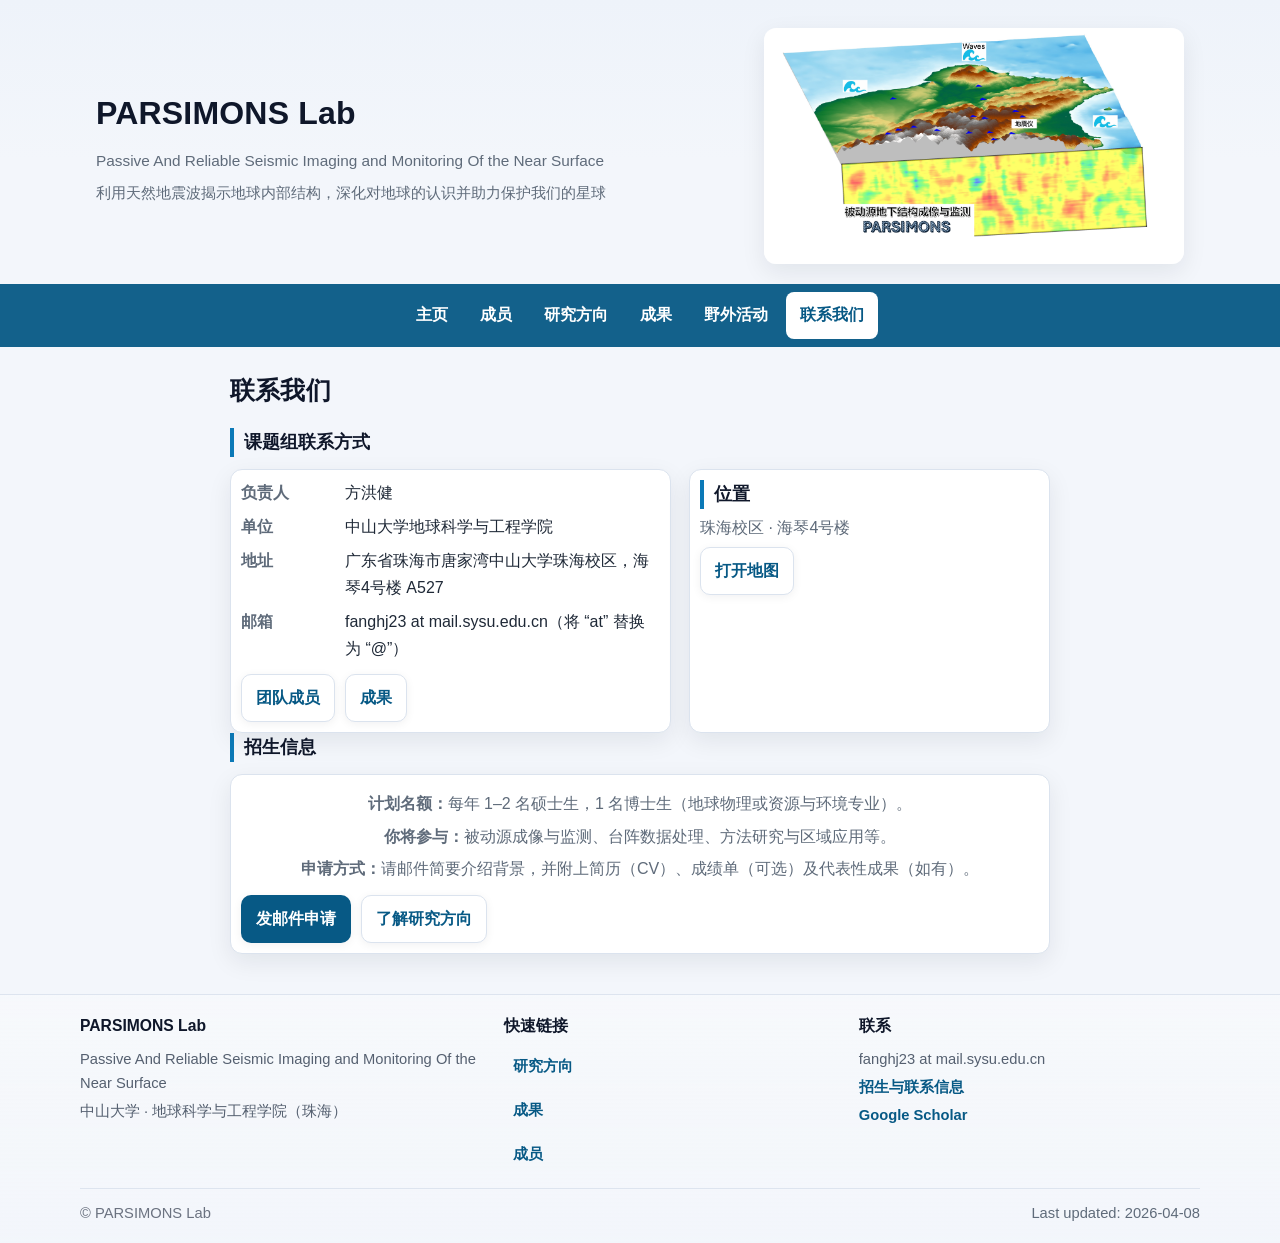
==== commit d06b37dd: "revise style again" ====
--- a/contact.html
+++ b/contact.html
@@ -62,11 +62,11 @@
             <div class="section-title" style="margin-bottom:10px;">位置</div>
             <p class="muted" style="margin-top:-4px;">珠海校区 · 海琴4号楼</p>
             <p>
-                <a class="btn btn-secondary" href="https://www.google.com/maps/search/?api=1&query=%E4%B8%AD%E5%B1%B1%E5%A4%A7%E5%AD%A6%E7%8F%A0%E6%B5%B7%E6%A0%A1%E5%8C%BA%20%E6%B5%B7%E7%90%B44%E5%8F%B7%E6%A5%BC" target="_blank" rel="noopener noreferrer">
+                <a class="btn btn-secondary" href="https://map.baidu.com/search/%E4%B8%AD%E5%B1%B1%E5%A4%A7%E5%AD%A6%E7%8F%A0%E6%B5%B7%E6%A0%A1%E5%8C%BA%E6%B5%B7%E7%90%B44%E5%8F%B7%E6%A5%BC/@12645988.808550311,2537224.5962597854,18.04z?querytype=s&da_src=shareurl&wd=%E4%B8%AD%E5%B1%B1%E5%A4%A7%E5%AD%A6%E7%8F%A0%E6%B5%B7%E6%A0%A1%E5%8C%BA%E6%B5%B7%E7%90%B44%E5%8F%B7%E6%A5%BC&c=140&src=0&pn=0&sug=0&l=15&b=(12641807.96449899,2535481.363284916;12649069.772608526,2539268.0798673923)&from=webmap&biz_forward=%7B%22scaler%22:2,%22styles%22:%22pl%22%7D&device_ratio=2" target="_blank" rel="noopener noreferrer">
                     打开地图
                 </a>
             </p>
-            <p class="meta">如果你使用的是国内地图服务，也可以复制上面的地址进行搜索。</p>
+            <p class="meta"></p>
         </div>
     </div>
 
@@ -92,9 +92,11 @@
         </div>
         <div>
             <div class="footer-title">快速链接</div>
-            <p><a href="research.html">研究方向</a></p>
-            <p><a href="publications.html">成果</a></p>
-            <p><a href="members.html">成员</a></p>
+            <ul class="footer-links">
+                <li><a href="research.html">研究方向</a></li>
+                <li><a href="publications.html">成果</a></li>
+                <li><a href="members.html">成员</a></li>
+            </ul>
         </div>
         <div>
             <div class="footer-title">联系</div>
--- a/styles.css
+++ b/styles.css
@@ -416,6 +416,40 @@
     color: #556070;
 }
 
+.footer .footer-inner p {
+    margin: 4px 0;
+}
+
+.footer-links {
+    list-style: none;
+    margin: 8px 0 0;
+    padding: 0;
+    display: grid;
+    grid-template-columns: 1fr;
+    gap: 6px;
+}
+
+.footer-links a {
+    display: inline-flex;
+    align-items: center;
+    gap: 8px;
+    padding: 6px 8px;
+    border-radius: 10px;
+    border: 1px solid transparent;
+    background: transparent;
+}
+
+.footer-links a:hover {
+    text-decoration: none;
+    background: rgba(11, 121, 183, 0.08);
+    border-color: rgba(11, 121, 183, 0.14);
+}
+
+.footer-links a:focus-visible {
+    outline: none;
+    box-shadow: var(--ring);
+}
+
 .footer-bottom {
     width: min(96%, var(--maxw));
     margin: 14px auto 0;
